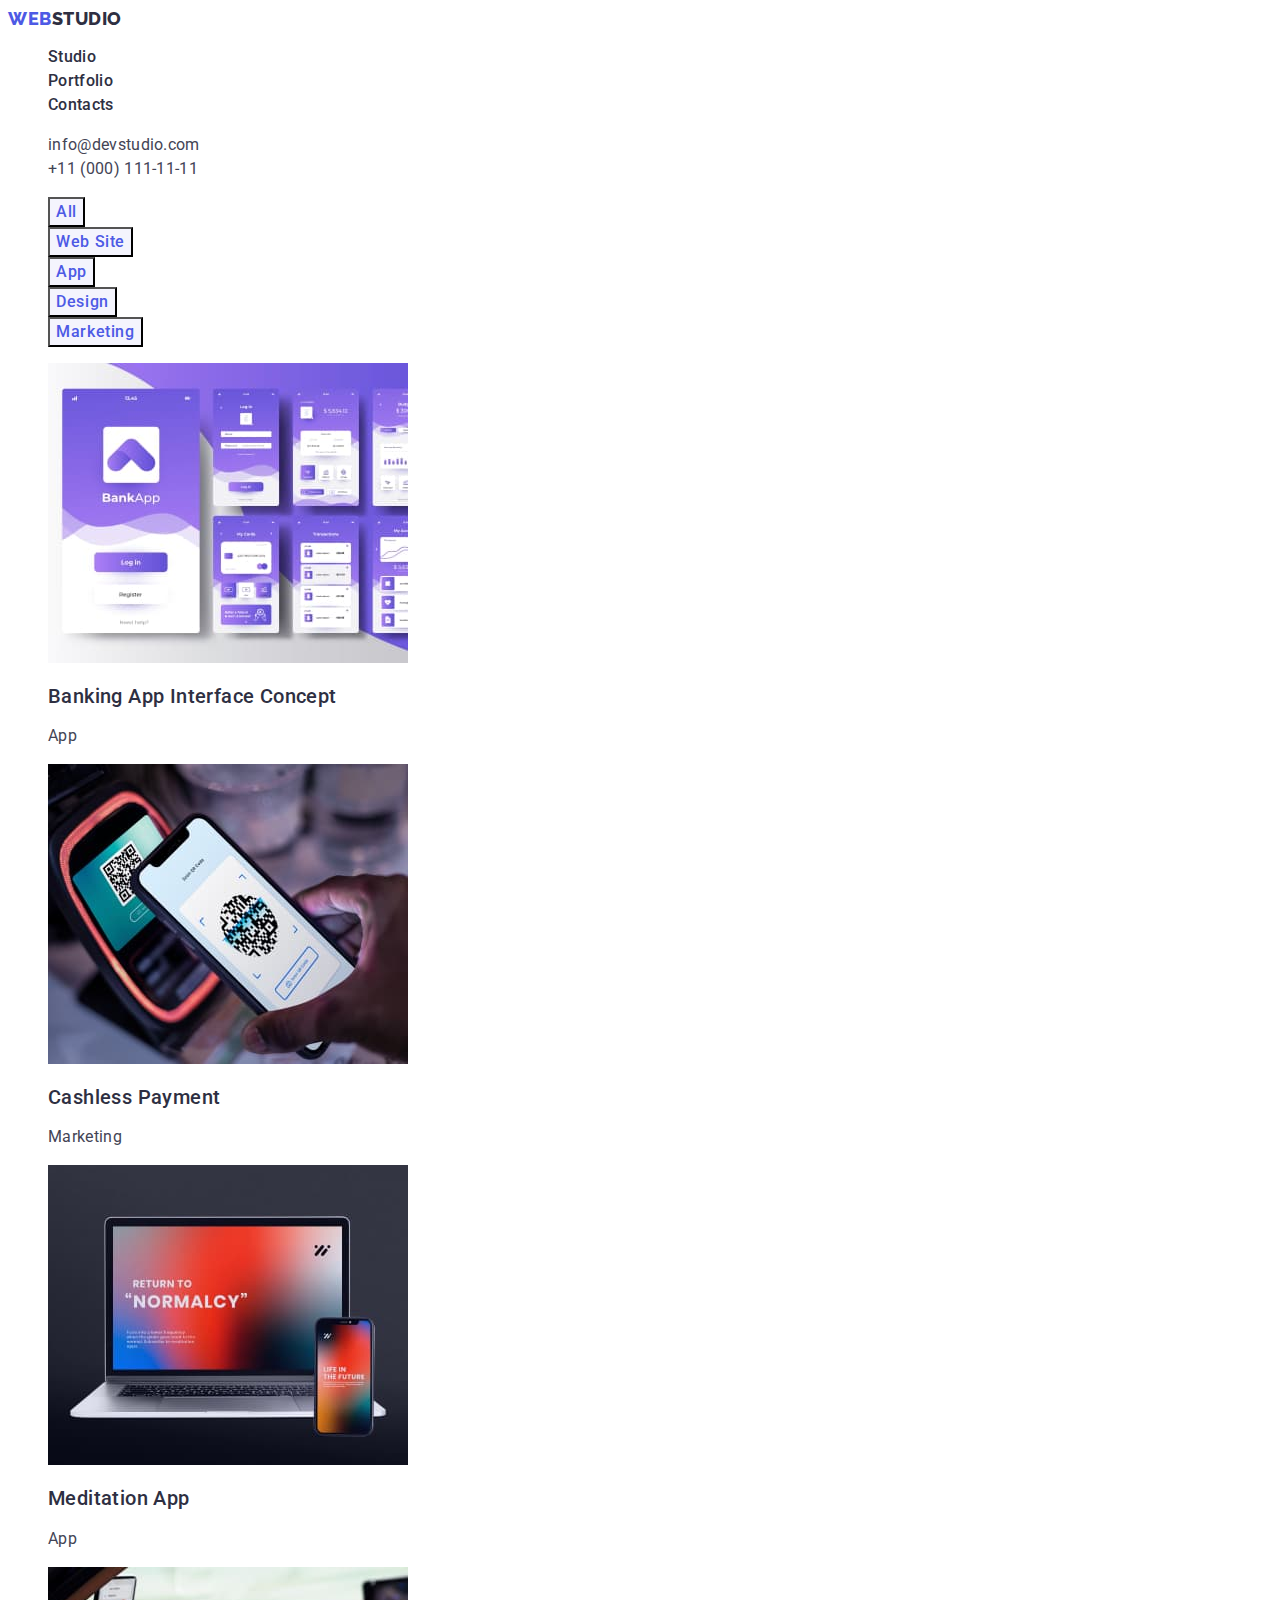
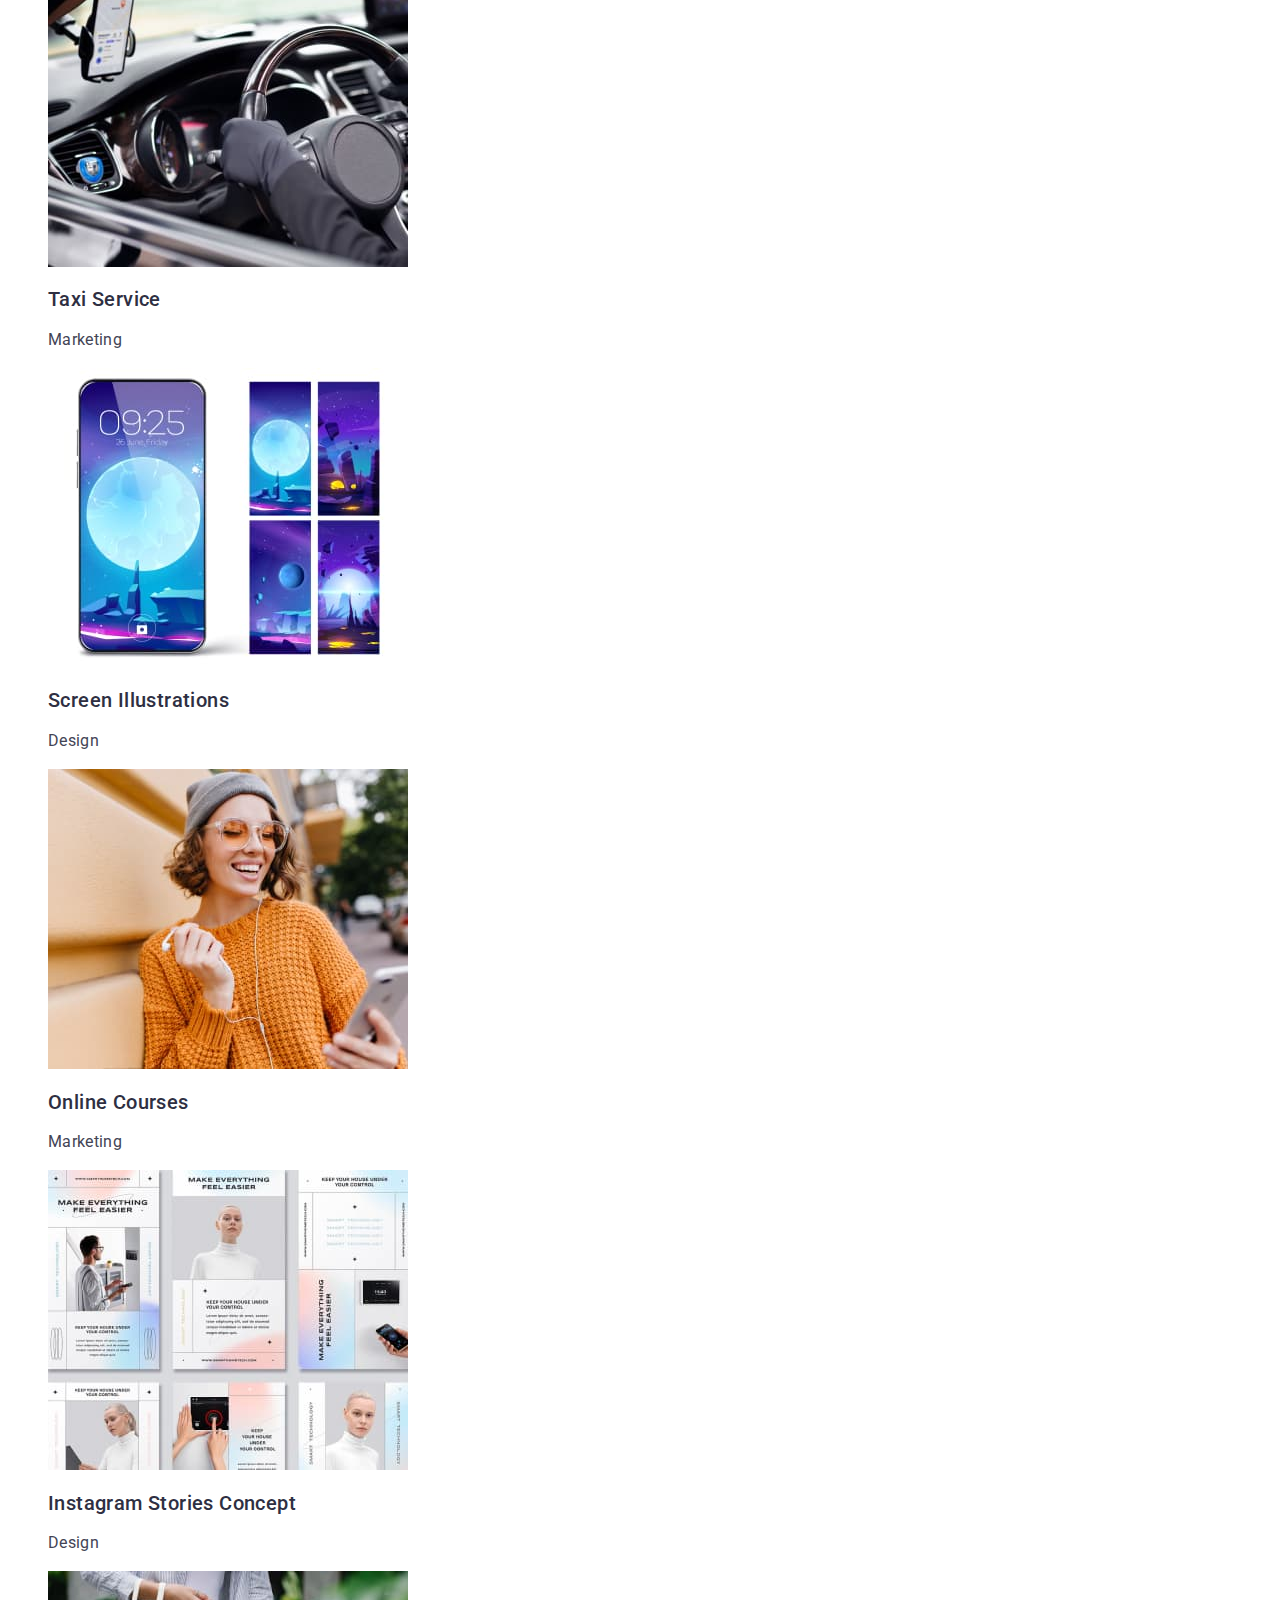
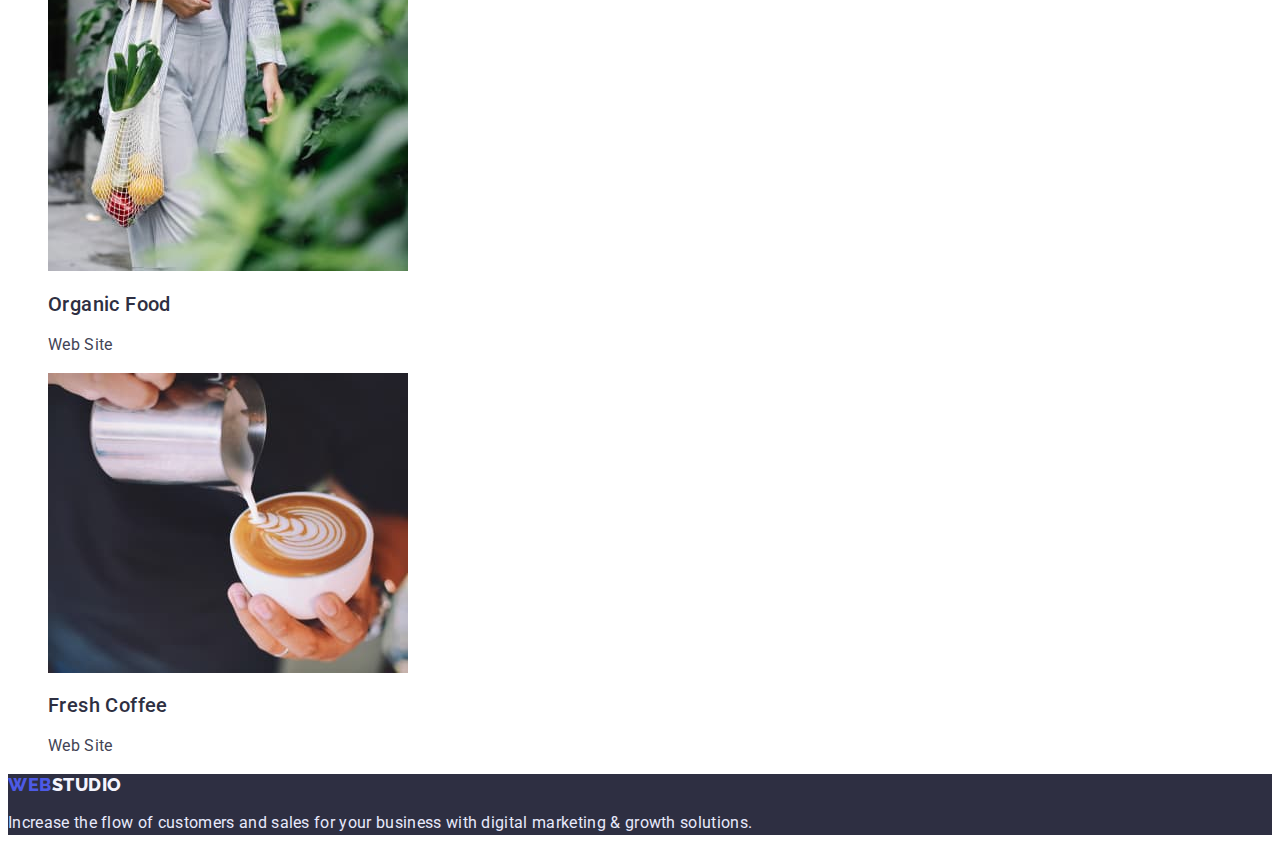
==== portfolio.html @ 77f9d0ae "Initial commit" ====
<!DOCTYPE html>
<html lang="en">
  <head>
    <meta charset="UTF-8" />
    <meta http-equiv="X-UA-Compatible" content="IE=edge" />
    <meta name="viewport" content="width=device-width, initial-scale=1.0" />
    <title>Portfolio</title>
    <link rel="stylesheet" href="./css/styles.css" />
    <link rel="preconnect" href="https://fonts.googleapis.com" />
    <link rel="preconnect" href="https://fonts.gstatic.com" crossorigin />
    <link
      href="https://fonts.googleapis.com/css2?family=Raleway:wght@800&family=Roboto:wght@400;500;700;900&display=swap"
      rel="stylesheet"
    />
  </head>
  <body>
    <!-- Top line -->
    <header>
      <nav>
        <a href="./index.html" class="logo link"
          >Web<span class="decoration-color">Studio</span></a
        >
        <ul class="site-nav list">
          <li><a href="./index.html" class="link">Studio</a></li>
          <li>
            <a href="./portfolio.html" class="link">Portfolio</a>
          </li>
          <li><a href="" class="link">Contacts</a></li>
        </ul>
      </nav>
      <address class="contact">
        <ul class="contact-items list">
          <li>
            <a href="mailto:info@devstudio.com" class="contact-list link"
              >info@devstudio.com</a
            >
          </li>
          <li>
            <a href="tel:+110001111111" class="contact-list link"
              >+11 (000) 111-11-11</a
            >
          </li>
        </ul>
      </address>
    </header>
    <!-- Filters -->
    <main>
      <section>
        <h1 hidden>Main content</h1>
        <ul class="list">
          <li><button type="button" class="button-portfolio">All</button></li>
          <li>
            <button type="button" class="button-portfolio">Web Site</button>
          </li>
          <li><button type="button" class="button-portfolio">App</button></li>
          <li>
            <button type="button" class="button-portfolio">Design</button>
          </li>
          <li>
            <button type="button" class="button-portfolio">Marketing</button>
          </li>
        </ul>
        <ul class="list">
          <!-- Row 1 -->
          <li>
            <a href="" class="link">
              <img
                src="./images/img4.jpg"
                alt="Banking App Interface Concept"
                width="360"
              />
              <h2 class="description-title">Banking App Interface Concept</h2>
              <p class="text">App</p>
            </a>
          </li>
          <li>
            <a href="" class="link">
              <img src="./images/img5.jpg" alt="Cashless Payment" width="360" />
              <h2 class="description-title">Cashless Payment</h2>
              <p class="text">Marketing</p>
            </a>
          </li>
          <li>
            <a href="" class="link">
              <img src="./images/img6.jpg" alt="Meditaion App" width="360" />
              <h2 class="description-title">Meditation App</h2>
              <p class="text">App</p>
            </a>
          </li>
          <!-- Row 2 -->
          <li>
            <a href="" class="link">
              <img src="./images/img7.jpg" alt="Taxi Service" width="360" />
              <h2 class="description-title">Taxi Service</h2>
              <p class="text">Marketing</p>
            </a>
          </li>
          <li>
            <a href="" class="link">
              <img
                src="./images/img8.jpg"
                alt="Screen Illustrations"
                width="360"
              />
              <h2 class="description-title">Screen Illustrations</h2>
              <p class="text">Design</p>
            </a>
          </li>
          <li>
            <a href="" class="link">
              <img src="./images/img9.jpg" alt="Online Courses" width="360" />
              <h2 class="description-title">Online Courses</h2>
              <p class="text">Marketing</p>
            </a>
          </li>
          <!-- Row 3 -->
          <li>
            <a href="" class="link">
              <img
                src="./images/img10.jpg"
                alt="Instagram Stories Concept"
                width="360"
              />
              <h2 class="description-title">Instagram Stories Concept</h2>
              <p class="text">Design</p>
            </a>
          </li>
          <li>
            <a href="" class="link">
              <img src="./images/img11.jpg" alt="Organic Food" width="360" />
              <h2 class="description-title">Organic Food</h2>
              <p class="text">Web Site</p>
            </a>
          </li>
          <li>
            <a href="" class="link">
              <img src="./images/img12.jpg" alt="Fresh Coffee" width="360" />
              <h2 class="description-title">Fresh Coffee</h2>
              <p class="text">Web Site</p>
            </a>
          </li>
        </ul>
      </section>
    </main>

    <!-- Footer -->
    <footer class="footer">
      <a href="./index.html" class="logo link"
        >Web<span class="decoration-color-footer">Studio</span></a
      >
      <p class="footer-text">
        Increase the flow of customers and sales for your business with digital
        marketing & growth solutions.
      </p>
    </footer>
  </body>
</html>
---- css/styles.css ----
:root {
  --primery-text-color: #434455;
  --title-text-color: #2e2f42;
  --main-beckground-color: #e5e5e5;
  --dark-beckground-color: #2e2f42;
  --primery-brand: #4d5ae5;
  --accent: #e7e9fc;
  --white: #ffffff;
  --light: #f4f4fd;
  --pressed: #404bbf;
}

body {
  background-color: var(--white);
  color: var(--primery-text-color);
  font-family: "Roboto", sans-serif;
  font-size: 16px;
}

.list {
  list-style: none;
}

.link {
  text-decoration: none;
}

.text {
  color: var(--primery-text-color);
  line-height: 1.5;
  letter-spacing: 0.02em;
}

/* header */
.logo {
  font-family: "Raleway", sans-serif;
  font-style: normal;
  font-weight: 800;
  font-size: 18px;
  line-height: 1.17;
  letter-spacing: 0.03em;
  text-transform: uppercase;
  color: var(--primery-brand);
}

.decoration-color {
  color: var(--title-text-color);
}

.site-nav {
  font-weight: 500;
  line-height: 1.5;
  letter-spacing: 0.02em;
}

.site-nav .link {
  color: var(--title-text-color);
}

.site-nav .link:hover,
.site-nav .link:focus {
  color: var(--pressed);
}

.contact {
  font-style: normal;
}

.contact-list {
  color: var(--primery-text-color);
  line-height: 1.5;
  letter-spacing: 0.02em;
}

.contact-items .link:hover,
.contact-items .link:focus {
  color: var(--pressed);
}

/* hero image */
.hero-image {
  background-color: var(--dark-beckground-color);
  color: var(--white);
  text-align: center;
}

.hero-text {
  font-size: 56px;
  line-height: 1.07;
  text-align: center;
  letter-spacing: 0.02em;
}

/* button */
.button {
  color: var(--white);
  background-color: var(--primery-brand);
  font-family: "Roboto", sans-serif;
  font-weight: 500;
  font-size: 16px;
  line-height: 1.5;
  letter-spacing: 0.04em;
  cursor: pointer;
}

.button:hover,
.button:focus {
  background-color: var(--pressed);
  color: var(--white);
}

.button-portfolio {
  color: var(--primery-brand);
  background-color: var(--light);
  font-family: "Roboto", sans-serif;
  font-weight: 500;
  font-size: 16px;
  line-height: 1.5;
  letter-spacing: 0.04em;
  cursor: pointer;
}

.button-portfolio:hover,
.button-portfolio:focus {
  background-color: var(--pressed);
  color: var(--white);
}

/* .button.primery {
  color: var(--white);
  background-color: var(--pressed);
}

.button.secondary {
  color: var(--primery-brand);
  background-color: var(--light);
} */

/* section 1 */
.description-title {
  font-weight: 500;
  color: var(--title-text-color);
  font-size: 20px;
  line-height: 1.2;
  letter-spacing: 0.02em;
}

/* section 2 */
.section-title {
  font-size: 36px;
  line-height: 1.11;
  text-align: center;
  letter-spacing: 0.02em;
  text-transform: capitalize;
  color: var(--title-text-color);
}

/* section 3 */
.our-team-section {
  background-color: var(--light);
}

.team-list-item {
  background-color: var(--white);
}

/* footer */
.footer {
  background-color: var(--dark-beckground-color);
  color: var(--accent);
}

.decoration-color-footer {
  color: #f4f4fd;
}

.footer-text {
  line-height: 1.5;
  letter-spacing: 0.02em;
}
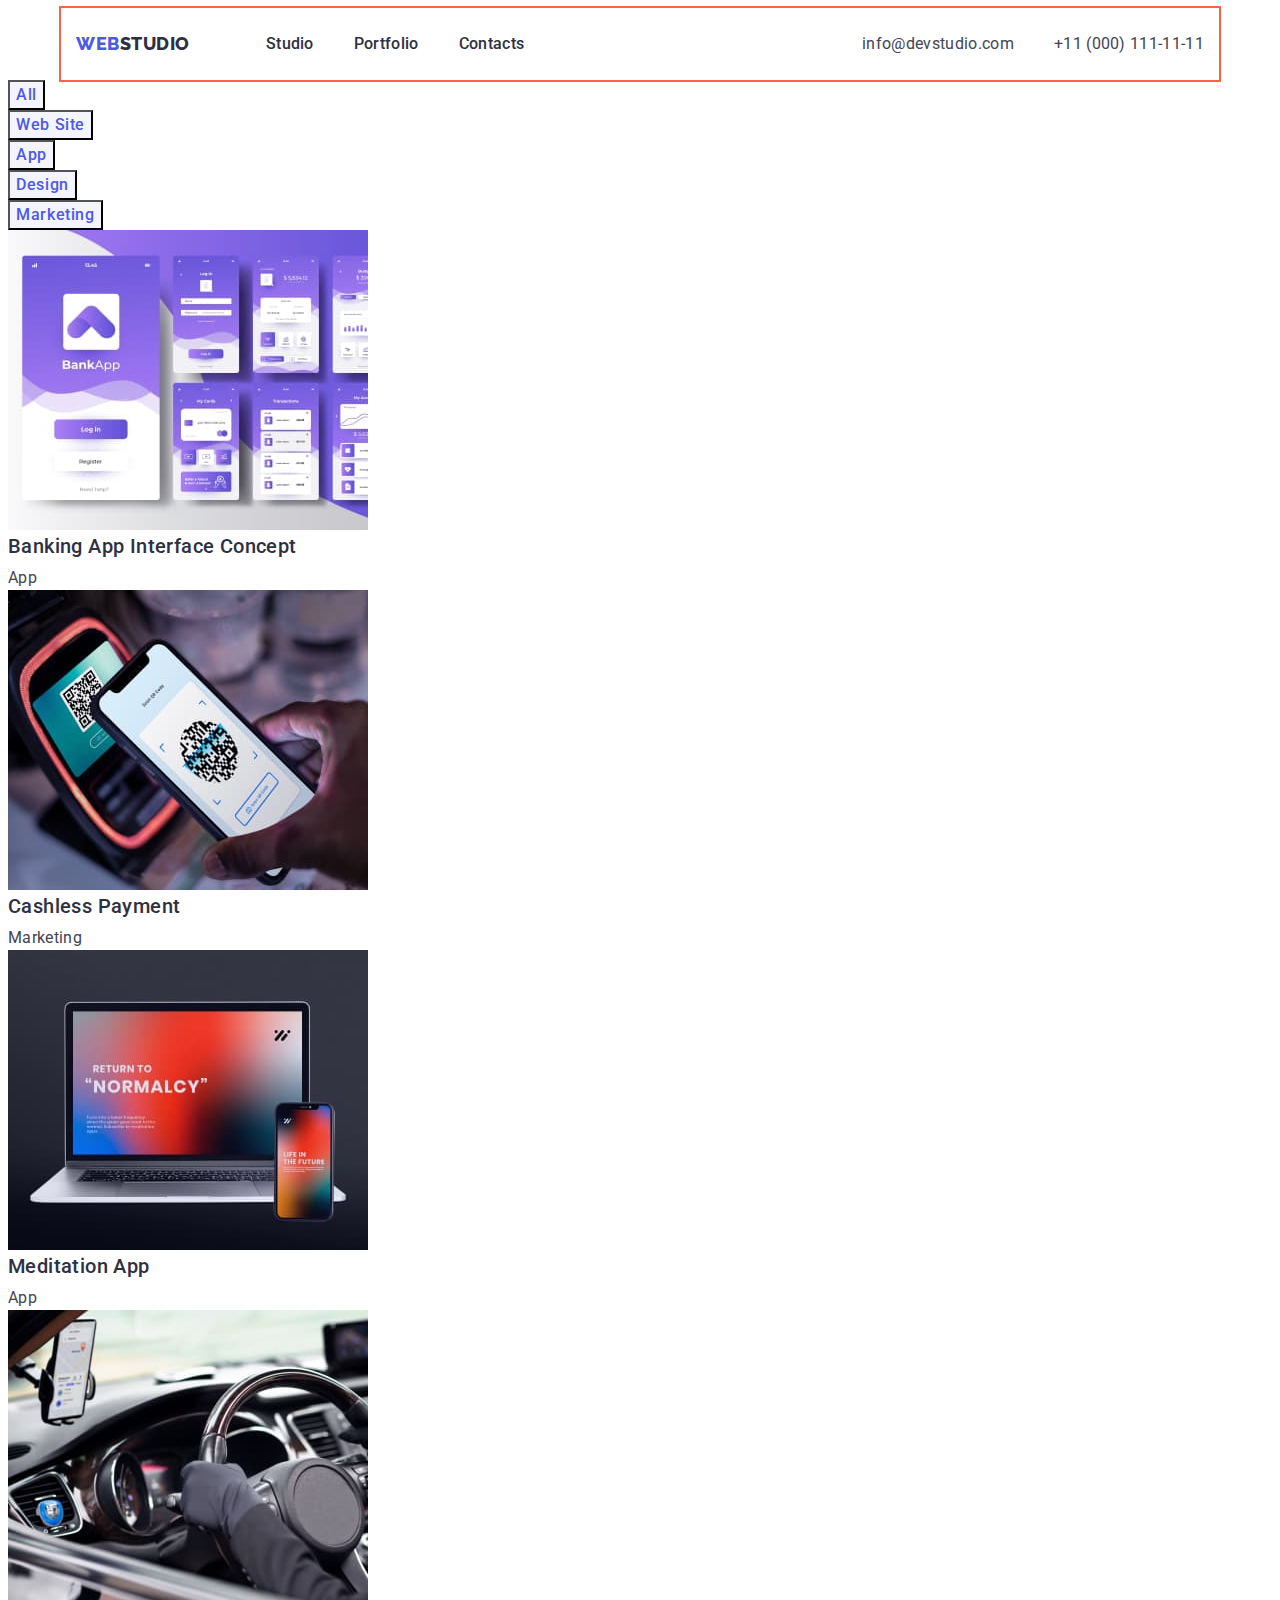
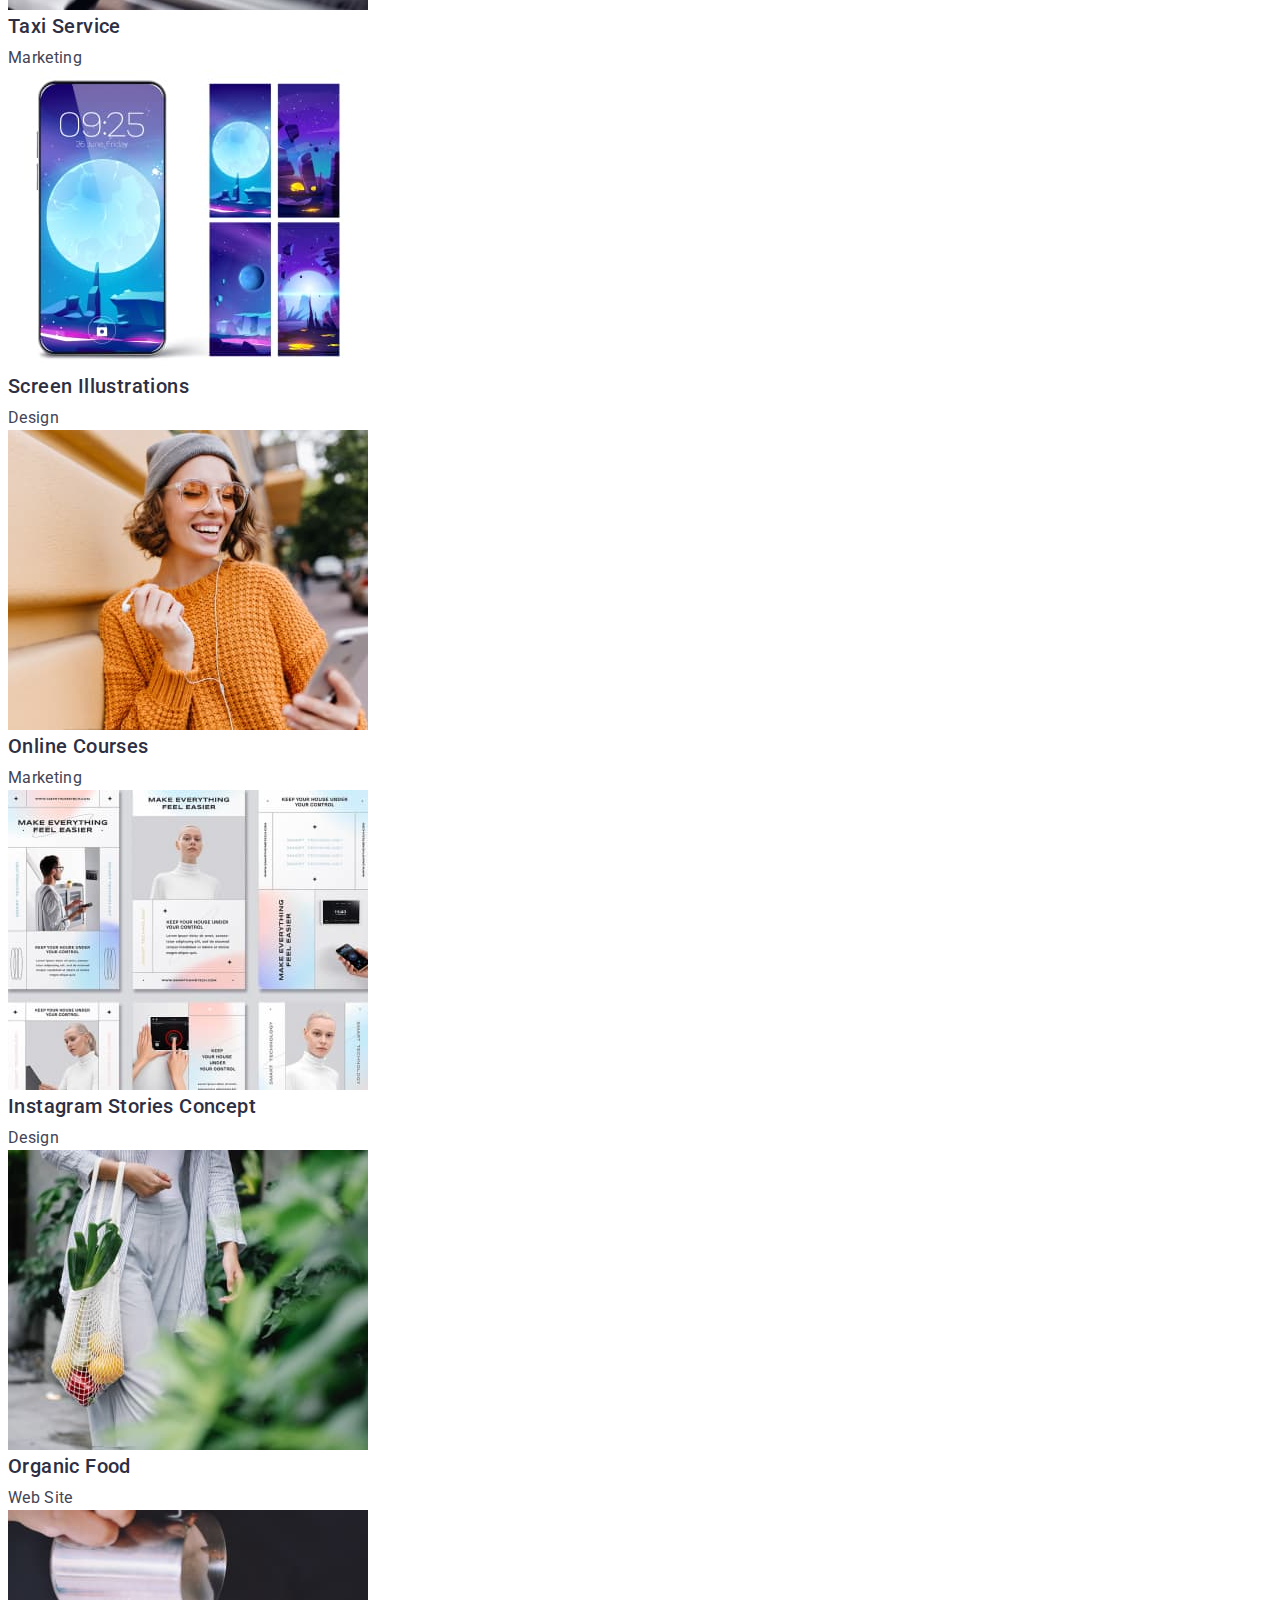
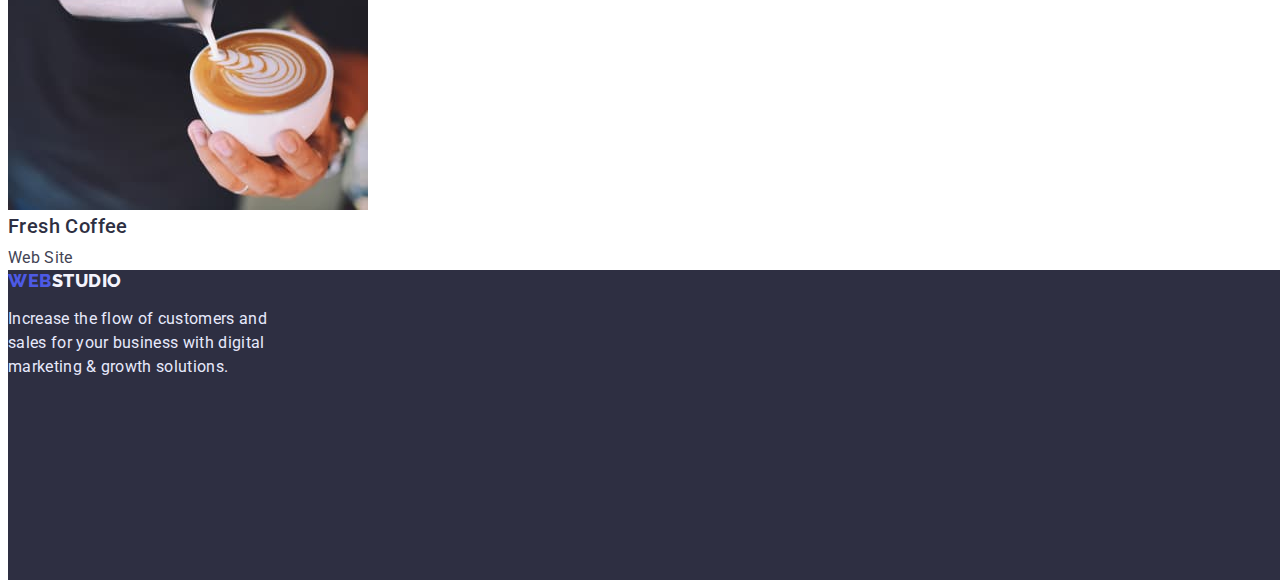
==== commit 085a02e6: "Update webstudio css" ====
--- a/portfolio.html
+++ b/portfolio.html
@@ -4,44 +4,60 @@
     <meta charset="UTF-8" />
     <meta http-equiv="X-UA-Compatible" content="IE=edge" />
     <meta name="viewport" content="width=device-width, initial-scale=1.0" />
-    <title>Portfolio</title>
-    <link rel="stylesheet" href="./css/styles.css" />
+    <title>WebStudio</title>
     <link rel="preconnect" href="https://fonts.googleapis.com" />
     <link rel="preconnect" href="https://fonts.gstatic.com" crossorigin />
     <link
       href="https://fonts.googleapis.com/css2?family=Raleway:wght@800&family=Roboto:wght@400;500;700;900&display=swap"
       rel="stylesheet"
     />
+    <link
+      rel="stylesheet"
+      href="https://cdnjs.cloudflare.com/ajax/libs/modern-normalize/1.1.0/modern-normalize.min.css"
+      integrity="sha512-wpPYUAdjBVSE4KJnH1VR1HeZfpl1ub8YT/NKx4PuQ5NmX2tKuGu6U/JRp5y+Y8XG2tV+wKQpNHVUX03MfMFn9Q=="
+      crossorigin="anonymous"
+      referrerpolicy="no-referrer"
+    />
+    <link rel="stylesheet" href="./css/styles.css" />
   </head>
   <body>
     <!-- Top line -->
     <header>
-      <nav>
-        <a href="./index.html" class="logo link"
-          >Web<span class="decoration-color">Studio</span></a
-        >
-        <ul class="site-nav list">
-          <li><a href="./index.html" class="link">Studio</a></li>
-          <li>
-            <a href="./portfolio.html" class="link">Portfolio</a>
-          </li>
-          <li><a href="" class="link">Contacts</a></li>
-        </ul>
-      </nav>
-      <address class="contact">
-        <ul class="contact-items list">
-          <li>
-            <a href="mailto:info@devstudio.com" class="contact-list link"
-              >info@devstudio.com</a
+      <div class="container">
+        <div class="nav-box">
+          <nav class="navigation">
+            <a href="./index.html" class="logo link"
+              >Web<span class="decoration-color">Studio</span></a
             >
-          </li>
-          <li>
-            <a href="tel:+110001111111" class="contact-list link"
-              >+11 (000) 111-11-11</a
-            >
-          </li>
-        </ul>
-      </address>
+            <ul class="site-nav list">
+              <li class="site-nav-item">
+                <a href="./index.html" class="link">Studio</a>
+              </li>
+              <li class="site-nav-item">
+                <a href="./portfolio.html" class="link">Portfolio</a>
+              </li>
+              <li class="site-nav-item">
+                <a href="" class="link">Contacts</a>
+              </li>
+            </ul>
+          </nav>
+
+          <address class="contact">
+            <ul class="contact-list list">
+              <li class="contact-item">
+                <a href="mailto:info@devstudio.com" class="contact-list link"
+                  >info@devstudio.com</a
+                >
+              </li>
+              <li class="contact-item">
+                <a href="tel:+110001111111" class="contact-list link"
+                  >+11 (000) 111-11-11</a
+                >
+              </li>
+            </ul>
+          </address>
+        </div>
+      </div>
     </header>
     <!-- Filters -->
     <main>
--- a/css/styles.css
+++ b/css/styles.css
@@ -10,6 +10,15 @@
   --pressed: #404bbf;
 }
 
+html {
+  box-sizing: border-box;
+}
+*,
+*::before,
+*::after {
+  box-sizing: border-box;
+}
+
 body {
   background-color: var(--white);
   color: var(--primery-text-color);
@@ -17,6 +26,16 @@
   font-size: 16px;
 }
 
+h1,
+h2,
+h3,
+h4,
+p,
+ul {
+  margin: 0;
+  padding: 0;
+}
+
 .list {
   list-style: none;
 }
@@ -32,6 +51,19 @@
 }
 
 /* header */
+.container {
+  width: 1158px;
+  margin-left: auto;
+  margin-right: auto;
+  padding: 0 15px;
+
+  outline: 2px solid tomato;
+}
+
+.nav-box {
+  display: flex;
+}
+
 .logo {
   font-family: "Raleway", sans-serif;
   font-style: normal;
@@ -43,17 +75,41 @@
   color: var(--primery-brand);
 }
 
+.navigation {
+  display: flex;
+  align-items: center;
+}
+
 .decoration-color {
   color: var(--title-text-color);
 }
 
 .site-nav {
+  display: flex;
+  margin-left: 76px;
+
   font-weight: 500;
   line-height: 1.5;
   letter-spacing: 0.02em;
 }
 
+/* .site-nav .site-nav-item {
+  margin-right: 40px;
+} */
+
+/* .site-nav .site-nav-item:not(:last-child) {
+  margin-right: 40px;
+} */
+
+.site-nav .site-nav-item + .site-nav-item {
+  margin-left: 40px;
+}
+
 .site-nav .link {
+  display: block;
+  padding-top: 24px;
+  padding-bottom: 24px;
+
   color: var(--title-text-color);
 }
 
@@ -63,28 +119,51 @@
 }
 
 .contact {
+  margin-left: auto;
+
   font-style: normal;
 }
 
 .contact-list {
+  display: flex;
+
   color: var(--primery-text-color);
   line-height: 1.5;
   letter-spacing: 0.02em;
 }
 
-.contact-items .link:hover,
-.contact-items .link:focus {
+.contact-list .contact-item + .contact-item {
+  margin-left: 40px;
+}
+
+.contact-list .link {
+  display: block;
+  padding-top: 24px;
+  padding-bottom: 24px;
+}
+
+.contact-list .link:hover,
+.contact-list .link:focus {
   color: var(--pressed);
 }
 
 /* hero image */
 .hero-image {
+  width: 1440px;
+  height: 600px;
+  margin-right: auto;
+  margin-left: auto;
+
   background-color: var(--dark-beckground-color);
   color: var(--white);
   text-align: center;
 }
 
 .hero-text {
+  padding-right: 472px;
+  padding-left: 472px;
+  padding-top: 188px;
+
   font-size: 56px;
   line-height: 1.07;
   text-align: center;
@@ -93,6 +172,11 @@
 
 /* button */
 .button {
+  border-radius: 4px;
+  padding: 16px 32px;
+  margin-top: 48px;
+  min-width: 169px;
+
   color: var(--white);
   background-color: var(--primery-brand);
   font-family: "Roboto", sans-serif;
@@ -137,7 +221,27 @@
 } */
 
 /* section 1 */
+
+.features-list {
+  display: flex;
+  justify-content: space-between;
+  margin-top: 120px;
+}
+
+.features-list > .features-item {
+  flex-basis: calc((100% - 72px) / 4);
+}
+/* .features-list > .features-item + .features-item {
+  margin-left: 24px;
+  /* flex-basis: calc(100% / 4 -24px); */
+
+.features-item {
+  outline: 2px solid teal;
+}
+
 .description-title {
+  margin-bottom: 8px;
+
   font-weight: 500;
   color: var(--title-text-color);
   font-size: 20px;
@@ -155,26 +259,77 @@
   color: var(--title-text-color);
 }
 
+.job {
+  margin-top: 120px;
+}
+
+.our-job-list {
+  display: flex;
+  margin-top: 72px;
+  justify-content: space-between;
+}
+
+.our-job-list > .our-job-item {
+  flex-basis: calc((100% - 48px) / 3);
+  /* flex-basis: calc(100% / 3 -24px); */
+}
+
 /* section 3 */
 .our-team-section {
+  width: 1440px;
+  margin-right: auto;
+  margin-left: auto;
+
   background-color: var(--light);
 }
 
+.team {
+  margin-top: 120px;
+  padding-top: 120px;
+}
+
+.team-list {
+  display: flex;
+  justify-content: space-between;
+  margin-top: 72px;
+  padding-bottom: 120px;
+}
+
 .team-list-item {
+  text-align: center;
+  margin-top: 8px;
+
   background-color: var(--white);
+}
+
+.team-item {
+  margin-top: 32px;
 }
 
 /* footer */
 .footer {
+  width: 1440px;
+  height: 310px;
+  margin-right: auto;
+  margin-left: auto;
+
   background-color: var(--dark-beckground-color);
   color: var(--accent);
 }
 
 .decoration-color-footer {
-  color: #f4f4fd;
+  color: var(--light);
+}
+
+.footer-logo {
+  display: block;
+  padding-top: 100px;
 }
 
 .footer-text {
-  line-height: 1.5;
-  letter-spacing: 0.02em;
-}
+  margin-top: 16px;
+  width: 264px;
+
+  line-height: 1.5;
+  letter-spacing: 0.02em;
+}
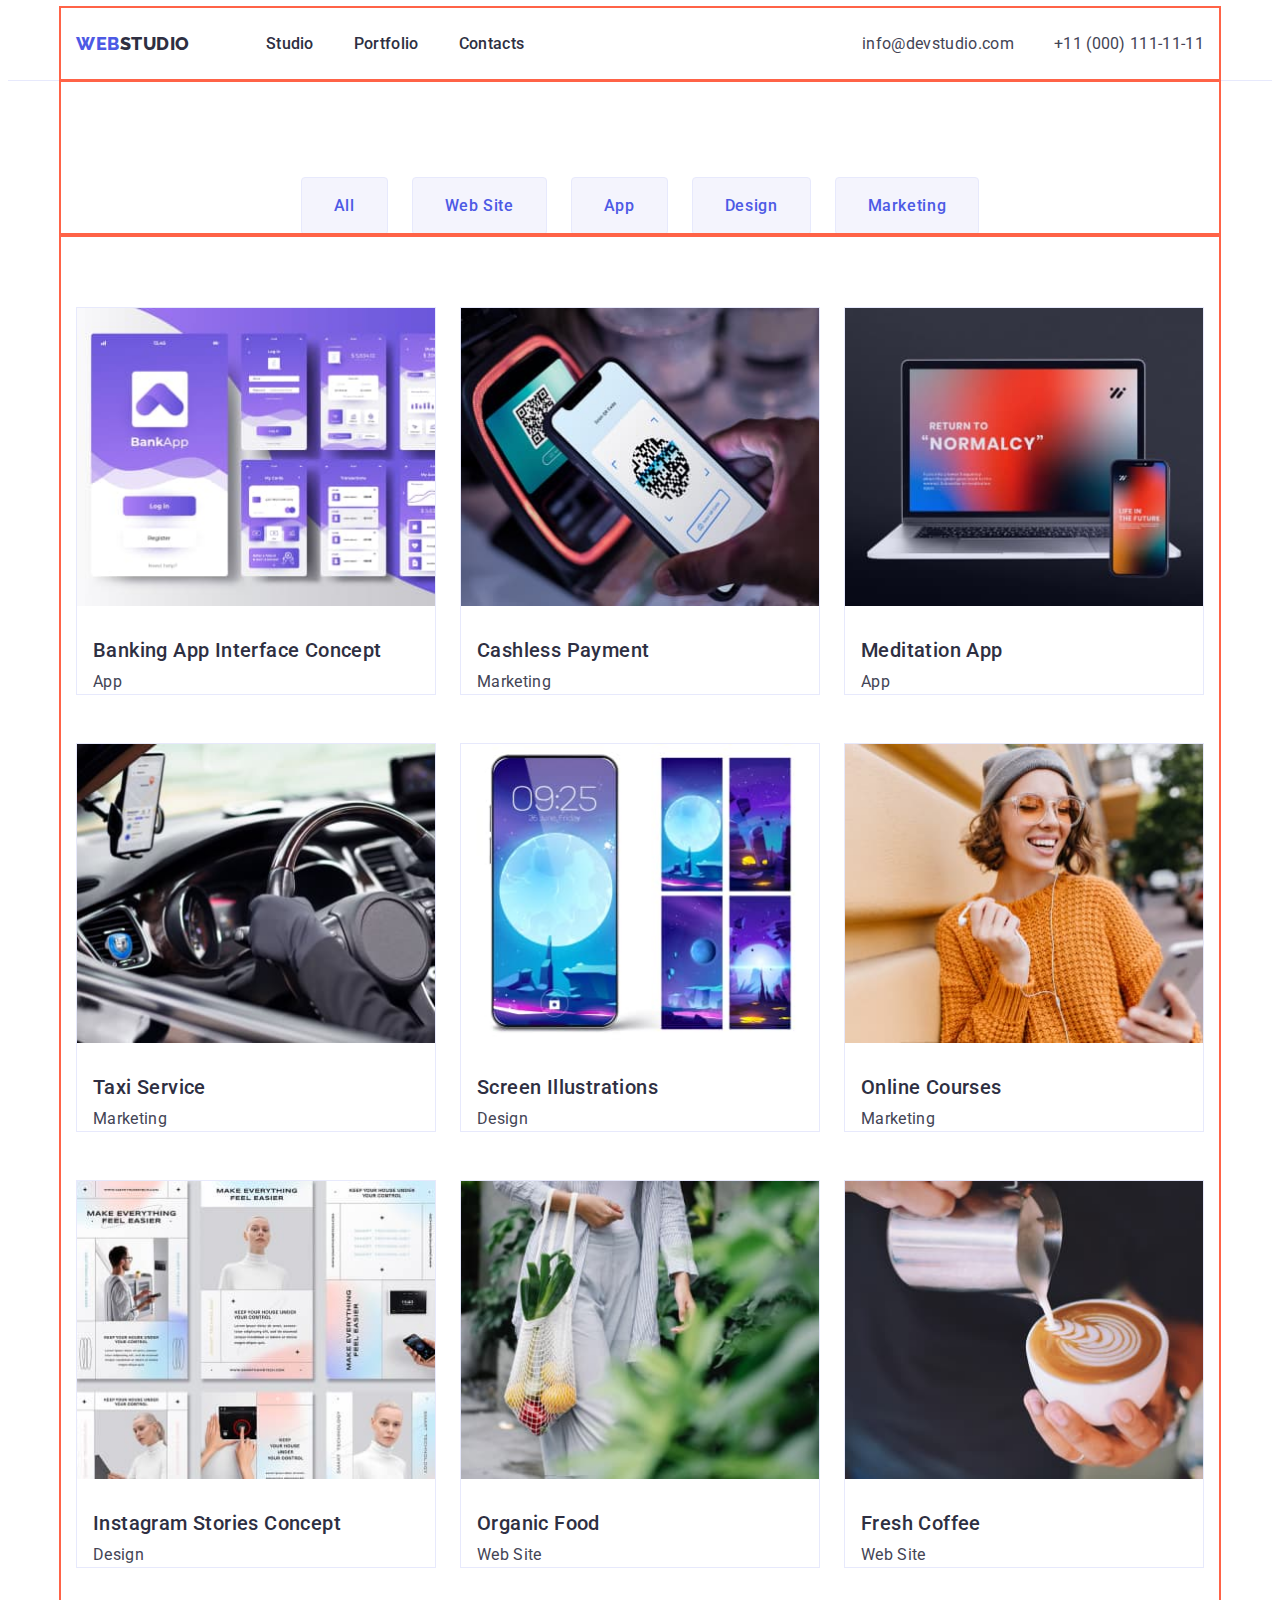
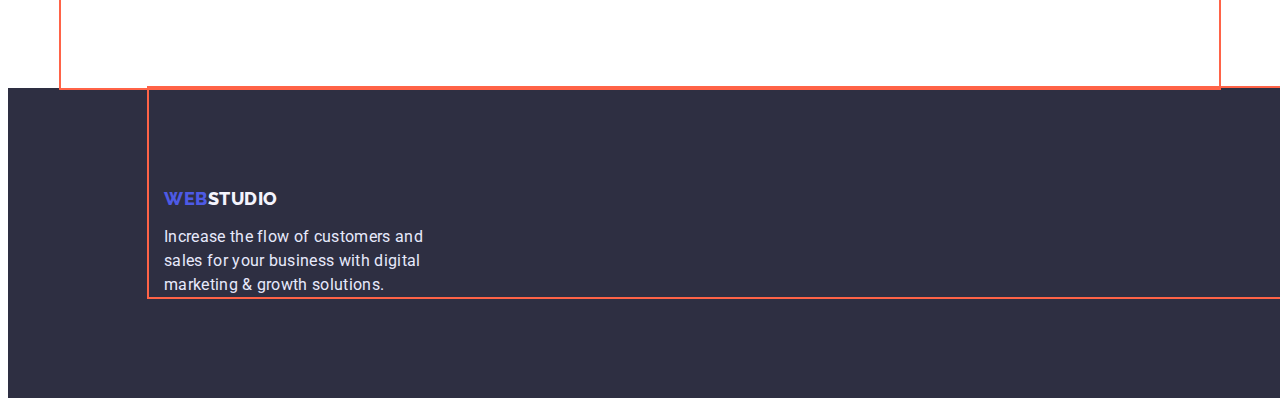
==== commit 66b718d2: "Update portfolio css" ====
--- a/portfolio.html
+++ b/portfolio.html
@@ -22,7 +22,7 @@
   </head>
   <body>
     <!-- Top line -->
-    <header>
+    <header class="top-line">
       <div class="container">
         <div class="nav-box">
           <nav class="navigation">
@@ -62,112 +62,239 @@
     <!-- Filters -->
     <main>
       <section>
-        <h1 hidden>Main content</h1>
-        <ul class="list">
-          <li><button type="button" class="button-portfolio">All</button></li>
-          <li>
-            <button type="button" class="button-portfolio">Web Site</button>
-          </li>
-          <li><button type="button" class="button-portfolio">App</button></li>
-          <li>
-            <button type="button" class="button-portfolio">Design</button>
-          </li>
-          <li>
-            <button type="button" class="button-portfolio">Marketing</button>
-          </li>
-        </ul>
-        <ul class="list">
-          <!-- Row 1 -->
-          <li>
-            <a href="" class="link">
-              <img
-                src="./images/img4.jpg"
-                alt="Banking App Interface Concept"
-                width="360"
-              />
-              <h2 class="description-title">Banking App Interface Concept</h2>
-              <p class="text">App</p>
-            </a>
-          </li>
-          <li>
-            <a href="" class="link">
-              <img src="./images/img5.jpg" alt="Cashless Payment" width="360" />
-              <h2 class="description-title">Cashless Payment</h2>
-              <p class="text">Marketing</p>
-            </a>
-          </li>
-          <li>
-            <a href="" class="link">
-              <img src="./images/img6.jpg" alt="Meditaion App" width="360" />
-              <h2 class="description-title">Meditation App</h2>
-              <p class="text">App</p>
-            </a>
-          </li>
-          <!-- Row 2 -->
-          <li>
-            <a href="" class="link">
-              <img src="./images/img7.jpg" alt="Taxi Service" width="360" />
-              <h2 class="description-title">Taxi Service</h2>
-              <p class="text">Marketing</p>
-            </a>
-          </li>
-          <li>
-            <a href="" class="link">
-              <img
-                src="./images/img8.jpg"
-                alt="Screen Illustrations"
-                width="360"
-              />
-              <h2 class="description-title">Screen Illustrations</h2>
-              <p class="text">Design</p>
-            </a>
-          </li>
-          <li>
-            <a href="" class="link">
-              <img src="./images/img9.jpg" alt="Online Courses" width="360" />
-              <h2 class="description-title">Online Courses</h2>
-              <p class="text">Marketing</p>
-            </a>
-          </li>
-          <!-- Row 3 -->
-          <li>
-            <a href="" class="link">
-              <img
-                src="./images/img10.jpg"
-                alt="Instagram Stories Concept"
-                width="360"
-              />
-              <h2 class="description-title">Instagram Stories Concept</h2>
-              <p class="text">Design</p>
-            </a>
-          </li>
-          <li>
-            <a href="" class="link">
-              <img src="./images/img11.jpg" alt="Organic Food" width="360" />
-              <h2 class="description-title">Organic Food</h2>
-              <p class="text">Web Site</p>
-            </a>
-          </li>
-          <li>
-            <a href="" class="link">
-              <img src="./images/img12.jpg" alt="Fresh Coffee" width="360" />
-              <h2 class="description-title">Fresh Coffee</h2>
-              <p class="text">Web Site</p>
-            </a>
-          </li>
-        </ul>
+        <div class="container">
+          <h1 hidden>Main content</h1>
+          <ul class="portfolio-nav list">
+            <li class="portfolio-nav-item">
+              <button type="button" class="button-portfolio">All</button>
+            </li>
+            <li class="portfolio-nav-item">
+              <button type="button" class="button-portfolio">Web Site</button>
+            </li>
+            <li class="portfolio-nav-item">
+              <button type="button" class="button-portfolio">App</button>
+            </li>
+            <li class="portfolio-nav-item">
+              <button type="button" class="button-portfolio">Design</button>
+            </li>
+            <li class="portfolio-nav-item">
+              <button type="button" class="button-portfolio">Marketing</button>
+            </li>
+          </ul>
+        </div>
+
+        <div class="container">
+          <ul class="portfolio-list list">
+            <!-- Row 1 -->
+            <li class="card-link portfolio-item">
+              <a href="" class="link">
+                <article class="card">
+                  <div class="card-thumb">
+                    <img
+                      src="./images/img4.jpg"
+                      alt="Banking App Interface Concept"
+                      width="360"
+                    />
+                  </div>
+                </article>
+                <div class="card-content">
+                  <h2 class="portfolio-card description-title">
+                    Banking App Interface Concept
+                  </h2>
+                  <p class="card-text text">App</p>
+                </div>
+              </a>
+            </li>
+
+            <li class="card-link portfolio-item">
+              <a href="" class="link">
+                <article class="card">
+                  <div class="card-thumb">
+                    <img
+                      src="./images/img5.jpg"
+                      alt="Cashless Payment"
+                      width="360"
+                    />
+                  </div>
+                </article>
+                <div class="card-content">
+                  <h2 class="portfolio-card description-title">
+                    Cashless Payment
+                  </h2>
+                  <p class="card-text text">Marketing</p>
+                </div>
+              </a>
+            </li>
+
+            <li class="card-link portfolio-item">
+              <a href="" class="link">
+                <article class="card">
+                  <div class="card-thumb">
+                    <img
+                      src="./images/img6.jpg"
+                      alt="Meditaion App"
+                      width="360"
+                    />
+                  </div>
+                </article>
+                <div class="card-content">
+                  <h2 class="portfolio-card description-title">
+                    Meditation App
+                  </h2>
+                  <p class="card-text text">App</p>
+                </div>
+              </a>
+            </li>
+
+            <!-- Row 2 -->
+            <li class="card-link portfolio-item">
+              <a href="" class="link">
+                <article class="card">
+                  <div class="card-thumb">
+                    <img
+                      src="./images/img7.jpg"
+                      alt="Taxi Service"
+                      width="360"
+                    />
+                  </div>
+                </article>
+                <div class="card-content">
+                  <h2 class="portfolio-card description-title">Taxi Service</h2>
+                  <p class="card-text text">Marketing</p>
+                </div>
+              </a>
+            </li>
+
+            <li class="card-link portfolio-item">
+              <a href="" class="link">
+                <article class="card">
+                  <div class="card-thumb">
+                    <img
+                      src="./images/img8.jpg"
+                      alt="Screen Illustrations"
+                      width="360"
+                    />
+                  </div>
+                </article>
+                <div class="card-content">
+                  <h2 class="portfolio-card description-title">
+                    Screen Illustrations
+                  </h2>
+                  <p class="card-text text">Design</p>
+                </div>
+              </a>
+            </li>
+
+            <li class="card-link portfolio-item">
+              <a href="" class="link">
+                <article class="card">
+                  <div class="card-thumb">
+                    <img
+                      src="./images/img9.jpg"
+                      alt="Online Courses"
+                      width="360"
+                    />
+                  </div>
+                </article>
+                <div class="card-content">
+                  <h2 class="portfolio-card description-title">
+                    Online Courses
+                  </h2>
+                  <p class="card-text text">Marketing</p>
+                </div>
+              </a>
+            </li>
+
+            <!-- Row 3 -->
+            <li class="card-link portfolio-item">
+              <a href="" class="link">
+                <article class="card">
+                  <div class="card-thumb">
+                    <img
+                      src="./images/img10.jpg"
+                      alt="Instagram Stories Concept"
+                      width="360"
+                    />
+                  </div>
+                </article>
+                <div class="card-content">
+                  <h2 class="portfolio-card description-title">
+                    Instagram Stories Concept
+                  </h2>
+                  <p class="card-text text">Design</p>
+                </div>
+              </a>
+            </li>
+
+            <li class="card-link portfolio-item">
+              <a href="" class="link">
+                <article class="card">
+                  <div class="card-thumb">
+                    <img
+                      src="./images/img11.jpg"
+                      alt="Organic Food"
+                      width="360"
+                    />
+                  </div>
+                </article>
+                <div class="card-content">
+                  <h2 class="portfolio-card description-title">Organic Food</h2>
+                  <p class="card-text text">Web Site</p>
+                </div>
+              </a>
+            </li>
+
+            <li class="card-link portfolio-item">
+              <a href="" class="link">
+                <article class="card">
+                  <div class="card-thumb">
+                    <img
+                      src="./images/img12.jpg"
+                      alt="Fresh Coffee"
+                      width="360"
+                    />
+                  </div>
+                </article>
+                <div class="card-content">
+                  <h2 class="portfolio-card description-title">Fresh Coffee</h2>
+                  <p class="card-text text">Web Site</p>
+                </div>
+              </a>
+            </li>
+          </ul>
+        </div>
       </section>
     </main>
 
     <!-- Footer -->
     <footer class="footer">
-      <a href="./index.html" class="logo link"
-        >Web<span class="decoration-color-footer">Studio</span></a
-      >
-      <p class="footer-text">
-        Increase the flow of customers and sales for your business with digital
-        marketing & growth solutions.
-      </p>
+      <div class="container">
+        <a href="./index.html" class="logo link footer-logo"
+          >Web<span class="decoration-color-footer">Studio</span></a
+        >
+        <p class="footer-text">
+          Increase the flow of customers and sales for your business with
+          digital marketing & growth solutions.
+        </p>
+      </div>
     </footer>
   </body>
 </html>
+
+<!--   <ul class="card-set">
+        <li class="item">
+          <article class="card">
+            <div class="card-thumb">
+              <img src="images/pexels-1.jpg" alt="" />
+            </div>
+
+            <div class="card-content">
+              <h2 class="card-heading">Pexels 1</h2>
+              <p class="card-text">
+                Lorem, ipsum dolor sit amet consectetur adipisicing elit. Et sed
+                placeat temporibus, culpa magnam illum in inventore voluptatem
+                laudantium optio.
+              </p>
+            </div>
+          </article>
+        </li> -->
--- a/css/styles.css
+++ b/css/styles.css
@@ -8,6 +8,8 @@
   --white: #ffffff;
   --light: #f4f4fd;
   --pressed: #404bbf;
+
+  --card-set-gap: 24px;
 }
 
 html {
@@ -51,6 +53,10 @@
 }
 
 /* header */
+.top-line {
+  border-bottom: 1px solid #e7e9fc;
+}
+
 .container {
   width: 1158px;
   margin-left: auto;
@@ -194,6 +200,11 @@
 }
 
 .button-portfolio {
+  border-radius: 4px;
+  padding: 16px 32px;
+  min-width: 69px;
+  border: 1px solid #e7e9fc;
+
   color: var(--primery-brand);
   background-color: var(--light);
   font-family: "Roboto", sans-serif;
@@ -210,6 +221,19 @@
   color: var(--white);
 }
 
+/* portfolio nav */
+.portfolio-nav {
+  margin-right: auto;
+  margin-left: auto;
+  display: flex;
+  padding-top: 96px;
+  justify-content: center;
+}
+
+.portfolio-nav > .portfolio-nav-item + .portfolio-nav-item {
+  margin-left: 24px;
+}
+
 /* .button.primery {
   color: var(--white);
   background-color: var(--pressed);
@@ -225,7 +249,7 @@
 .features-list {
   display: flex;
   justify-content: space-between;
-  margin-top: 120px;
+  padding-top: 120px;
 }
 
 .features-list > .features-item {
@@ -260,12 +284,13 @@
 }
 
 .job {
-  margin-top: 120px;
+  padding-top: 120px;
 }
 
 .our-job-list {
   display: flex;
   margin-top: 72px;
+  padding-bottom: 120px;
   justify-content: space-between;
 }
 
@@ -284,7 +309,6 @@
 }
 
 .team {
-  margin-top: 120px;
   padding-top: 120px;
 }
 
@@ -333,3 +357,75 @@
   line-height: 1.5;
   letter-spacing: 0.02em;
 }
+
+/* Portfolio */
+img {
+  display: block;
+  max-width: 100%;
+  height: auto;
+}
+
+.portfolio-list {
+  display: flex;
+  flex-wrap: wrap;
+  margin-left: calc(-1 * var(--card-set-gap));
+  margin-top: calc(* var(--card-set-gap));
+  padding-top: 24px;
+  padding-bottom: 120px;
+}
+
+.portfolio-list > .portfolio-item {
+  flex-basis: calc(100% / 3 - var(--card-set-gap));
+  margin-left: var(--card-set-gap);
+  margin-top: calc(2 * var(--card-set-gap));
+}
+
+.card-link {
+  border: 1px solid #e7e9fc;
+}
+
+.portfolio-card {
+  margin-top: 32px;
+}
+
+.card-content {
+  padding-left: 16px;
+}
+
+.card-text {
+  margin-top: 8px;
+}
+
+/*  
+.card-set {
+  padding: 0;
+  margin: 0;
+  list-style: none;
+
+  display: flex;
+  flex-wrap: wrap;
+  margin-left: calc(-1 * var(--card-set-gap));
+  margin-top: calc(-1 * var(--card-set-gap));
+}
+
+.card-set > .item {
+  flex-basis: calc(100% / 3 - var(--card-set-gap));
+  margin-left: var(--card-set-gap);
+  margin-top: var(--card-set-gap);
+}
+
+
+.card {
+  box-shadow: var(--card-shadow);
+  border-radius: 4px;
+  overflow: hidden;
+}
+
+.card-content {
+  padding: 15px;
+}
+
+.card-text {
+  margin-top: 10px;
+
+*/
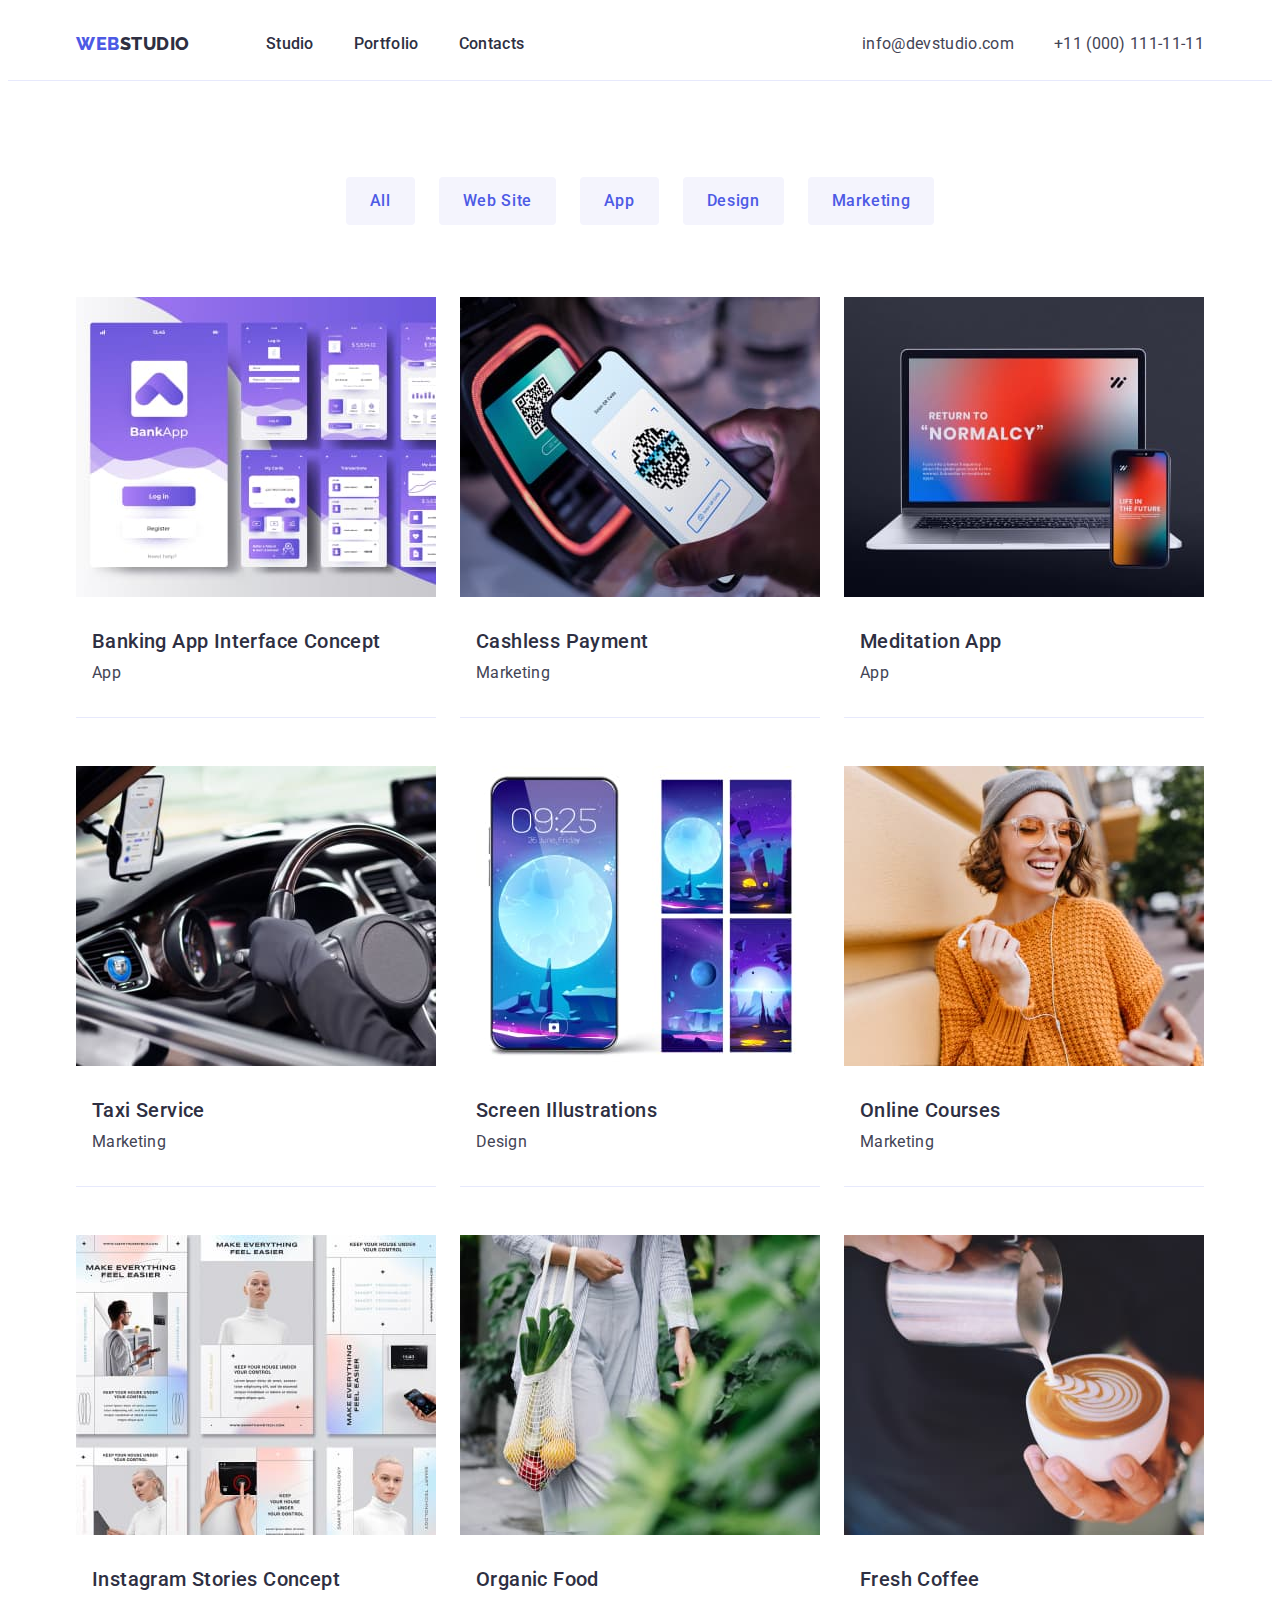
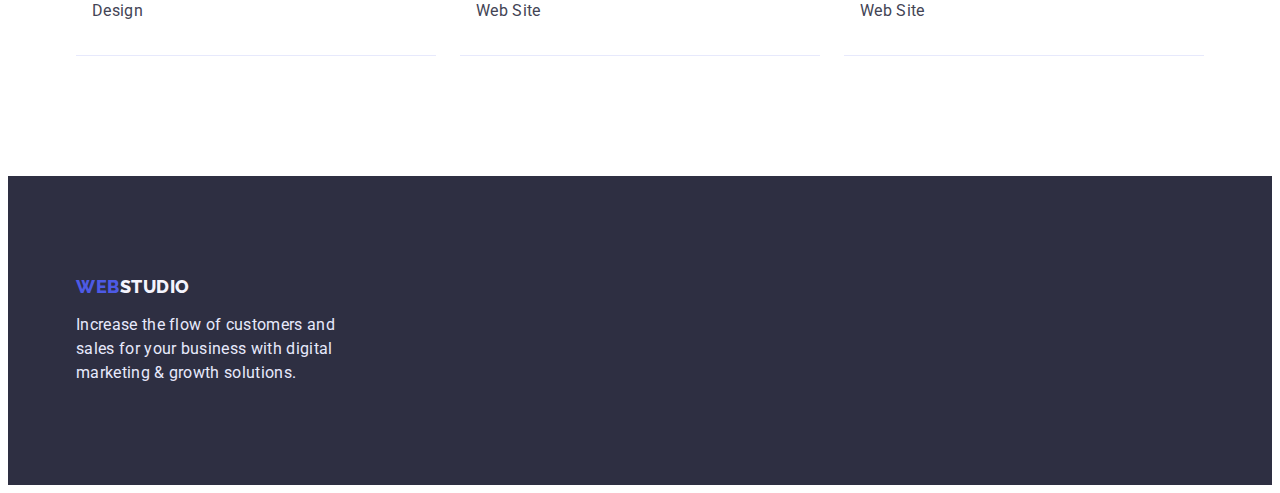
==== commit aa649dd3: "Corrected HW03" ====
--- a/portfolio.html
+++ b/portfolio.html
@@ -61,9 +61,9 @@
     </header>
     <!-- Filters -->
     <main>
-      <section>
+      <section class="portfolio-hero">
         <div class="container">
-          <h1 hidden>Main content</h1>
+          <h1 class="portfolio-main">Main content</h1>
           <ul class="portfolio-nav list">
             <li class="portfolio-nav-item">
               <button type="button" class="button-portfolio">All</button>
@@ -81,22 +81,19 @@
               <button type="button" class="button-portfolio">Marketing</button>
             </li>
           </ul>
-        </div>
-
-        <div class="container">
+
           <ul class="portfolio-list list">
             <!-- Row 1 -->
             <li class="card-link portfolio-item">
               <a href="" class="link">
-                <article class="card">
-                  <div class="card-thumb">
-                    <img
-                      src="./images/img4.jpg"
-                      alt="Banking App Interface Concept"
-                      width="360"
-                    />
-                  </div>
-                </article>
+                <div class="card">
+                  <img
+                    src="./images/img4.jpg"
+                    alt="Banking App Interface Concept"
+                    width="360"
+                  />
+                </div>
+
                 <div class="card-content">
                   <h2 class="portfolio-card description-title">
                     Banking App Interface Concept
@@ -108,15 +105,14 @@
 
             <li class="card-link portfolio-item">
               <a href="" class="link">
-                <article class="card">
-                  <div class="card-thumb">
-                    <img
-                      src="./images/img5.jpg"
-                      alt="Cashless Payment"
-                      width="360"
-                    />
-                  </div>
-                </article>
+                <div class="card">
+                  <img
+                    src="./images/img5.jpg"
+                    alt="Cashless Payment"
+                    width="360"
+                  />
+                </div>
+
                 <div class="card-content">
                   <h2 class="portfolio-card description-title">
                     Cashless Payment
@@ -128,15 +124,14 @@
 
             <li class="card-link portfolio-item">
               <a href="" class="link">
-                <article class="card">
-                  <div class="card-thumb">
-                    <img
-                      src="./images/img6.jpg"
-                      alt="Meditaion App"
-                      width="360"
-                    />
-                  </div>
-                </article>
+                <div class="card">
+                  <img
+                    src="./images/img6.jpg"
+                    alt="Meditaion App"
+                    width="360"
+                  />
+                </div>
+
                 <div class="card-content">
                   <h2 class="portfolio-card description-title">
                     Meditation App
@@ -149,15 +144,10 @@
             <!-- Row 2 -->
             <li class="card-link portfolio-item">
               <a href="" class="link">
-                <article class="card">
-                  <div class="card-thumb">
-                    <img
-                      src="./images/img7.jpg"
-                      alt="Taxi Service"
-                      width="360"
-                    />
-                  </div>
-                </article>
+                <div class="card">
+                  <img src="./images/img7.jpg" alt="Taxi Service" width="360" />
+                </div>
+
                 <div class="card-content">
                   <h2 class="portfolio-card description-title">Taxi Service</h2>
                   <p class="card-text text">Marketing</p>
@@ -167,15 +157,14 @@
 
             <li class="card-link portfolio-item">
               <a href="" class="link">
-                <article class="card">
-                  <div class="card-thumb">
-                    <img
-                      src="./images/img8.jpg"
-                      alt="Screen Illustrations"
-                      width="360"
-                    />
-                  </div>
-                </article>
+                <div class="card">
+                  <img
+                    src="./images/img8.jpg"
+                    alt="Screen Illustrations"
+                    width="360"
+                  />
+                </div>
+
                 <div class="card-content">
                   <h2 class="portfolio-card description-title">
                     Screen Illustrations
@@ -187,15 +176,14 @@
 
             <li class="card-link portfolio-item">
               <a href="" class="link">
-                <article class="card">
-                  <div class="card-thumb">
-                    <img
-                      src="./images/img9.jpg"
-                      alt="Online Courses"
-                      width="360"
-                    />
-                  </div>
-                </article>
+                <div class="card">
+                  <img
+                    src="./images/img9.jpg"
+                    alt="Online Courses"
+                    width="360"
+                  />
+                </div>
+
                 <div class="card-content">
                   <h2 class="portfolio-card description-title">
                     Online Courses
@@ -208,15 +196,14 @@
             <!-- Row 3 -->
             <li class="card-link portfolio-item">
               <a href="" class="link">
-                <article class="card">
-                  <div class="card-thumb">
-                    <img
-                      src="./images/img10.jpg"
-                      alt="Instagram Stories Concept"
-                      width="360"
-                    />
-                  </div>
-                </article>
+                <div class="card">
+                  <img
+                    src="./images/img10.jpg"
+                    alt="Instagram Stories Concept"
+                    width="360"
+                  />
+                </div>
+
                 <div class="card-content">
                   <h2 class="portfolio-card description-title">
                     Instagram Stories Concept
@@ -228,15 +215,14 @@
 
             <li class="card-link portfolio-item">
               <a href="" class="link">
-                <article class="card">
-                  <div class="card-thumb">
-                    <img
-                      src="./images/img11.jpg"
-                      alt="Organic Food"
-                      width="360"
-                    />
-                  </div>
-                </article>
+                <div class="card">
+                  <img
+                    src="./images/img11.jpg"
+                    alt="Organic Food"
+                    width="360"
+                  />
+                </div>
+
                 <div class="card-content">
                   <h2 class="portfolio-card description-title">Organic Food</h2>
                   <p class="card-text text">Web Site</p>
@@ -246,15 +232,14 @@
 
             <li class="card-link portfolio-item">
               <a href="" class="link">
-                <article class="card">
-                  <div class="card-thumb">
-                    <img
-                      src="./images/img12.jpg"
-                      alt="Fresh Coffee"
-                      width="360"
-                    />
-                  </div>
-                </article>
+                <div class="card">
+                  <img
+                    src="./images/img12.jpg"
+                    alt="Fresh Coffee"
+                    width="360"
+                  />
+                </div>
+
                 <div class="card-content">
                   <h2 class="portfolio-card description-title">Fresh Coffee</h2>
                   <p class="card-text text">Web Site</p>
@@ -269,7 +254,7 @@
     <!-- Footer -->
     <footer class="footer">
       <div class="container">
-        <a href="./index.html" class="logo link footer-logo"
+        <a href="./index.html" class="logo link"
           >Web<span class="decoration-color-footer">Studio</span></a
         >
         <p class="footer-text">
--- a/css/styles.css
+++ b/css/styles.css
@@ -38,6 +38,12 @@
   padding: 0;
 }
 
+img {
+  display: block;
+  max-width: 100%;
+  height: auto;
+}
+
 .list {
   list-style: none;
 }
@@ -57,13 +63,12 @@
   border-bottom: 1px solid #e7e9fc;
 }
 
+/* outline: 2px solid tomato; */
+
 .container {
   width: 1158px;
-  margin-left: auto;
-  margin-right: auto;
+  margin: 0 auto;
   padding: 0 15px;
-
-  outline: 2px solid tomato;
 }
 
 .nav-box {
@@ -99,14 +104,6 @@
   letter-spacing: 0.02em;
 }
 
-/* .site-nav .site-nav-item {
-  margin-right: 40px;
-} */
-
-/* .site-nav .site-nav-item:not(:last-child) {
-  margin-right: 40px;
-} */
-
 .site-nav .site-nav-item + .site-nav-item {
   margin-left: 40px;
 }
@@ -155,10 +152,8 @@
 
 /* hero image */
 .hero-image {
-  width: 1440px;
-  height: 600px;
-  margin-right: auto;
-  margin-left: auto;
+  margin: 0 auto;
+  padding: 188px 472px;
 
   background-color: var(--dark-beckground-color);
   color: var(--white);
@@ -166,9 +161,8 @@
 }
 
 .hero-text {
-  padding-right: 472px;
-  padding-left: 472px;
-  padding-top: 188px;
+  width: 496px;
+  margin: 0 auto;
 
   font-size: 56px;
   line-height: 1.07;
@@ -182,6 +176,7 @@
   padding: 16px 32px;
   margin-top: 48px;
   min-width: 169px;
+  border: transparent;
 
   color: var(--white);
   background-color: var(--primery-brand);
@@ -201,9 +196,9 @@
 
 .button-portfolio {
   border-radius: 4px;
-  padding: 16px 32px;
+  padding: 12px 24px;
   min-width: 69px;
-  border: 1px solid #e7e9fc;
+  border: transparent;
 
   color: var(--primery-brand);
   background-color: var(--light);
@@ -221,19 +216,6 @@
   color: var(--white);
 }
 
-/* portfolio nav */
-.portfolio-nav {
-  margin-right: auto;
-  margin-left: auto;
-  display: flex;
-  padding-top: 96px;
-  justify-content: center;
-}
-
-.portfolio-nav > .portfolio-nav-item + .portfolio-nav-item {
-  margin-left: 24px;
-}
-
 /* .button.primery {
   color: var(--white);
   background-color: var(--pressed);
@@ -245,22 +227,22 @@
 } */
 
 /* section 1 */
+.features {
+  padding-top: 120px;
+  padding-bottom: 120px;
+}
+
+.features-title {
+  display: none;
+}
 
 .features-list {
   display: flex;
   justify-content: space-between;
-  padding-top: 120px;
 }
 
 .features-list > .features-item {
   flex-basis: calc((100% - 72px) / 4);
-}
-/* .features-list > .features-item + .features-item {
-  margin-left: 24px;
-  /* flex-basis: calc(100% / 4 -24px); */
-
-.features-item {
-  outline: 2px solid teal;
 }
 
 .description-title {
@@ -274,6 +256,10 @@
 }
 
 /* section 2 */
+.our-job {
+  padding-bottom: 120px;
+}
+
 .section-title {
   font-size: 36px;
   line-height: 1.11;
@@ -283,45 +269,33 @@
   color: var(--title-text-color);
 }
 
-.job {
-  padding-top: 120px;
-}
-
 .our-job-list {
   display: flex;
   margin-top: 72px;
-  padding-bottom: 120px;
   justify-content: space-between;
 }
 
 .our-job-list > .our-job-item {
   flex-basis: calc((100% - 48px) / 3);
-  /* flex-basis: calc(100% / 3 -24px); */
 }
 
 /* section 3 */
 .our-team-section {
-  width: 1440px;
-  margin-right: auto;
-  margin-left: auto;
+  padding-top: 120px;
+  padding-bottom: 120px;
 
   background-color: var(--light);
-}
-
-.team {
-  padding-top: 120px;
 }
 
 .team-list {
   display: flex;
   justify-content: space-between;
   margin-top: 72px;
-  padding-bottom: 120px;
 }
 
 .team-list-item {
+  padding-bottom: 32px;
   text-align: center;
-  margin-top: 8px;
 
   background-color: var(--white);
 }
@@ -332,10 +306,8 @@
 
 /* footer */
 .footer {
-  width: 1440px;
-  height: 310px;
-  margin-right: auto;
-  margin-left: auto;
+  padding-top: 100px;
+  padding-bottom: 100px;
 
   background-color: var(--dark-beckground-color);
   color: var(--accent);
@@ -343,11 +315,6 @@
 
 .decoration-color-footer {
   color: var(--light);
-}
-
-.footer-logo {
-  display: block;
-  padding-top: 100px;
 }
 
 .footer-text {
@@ -359,73 +326,43 @@
 }
 
 /* Portfolio */
-img {
-  display: block;
-  max-width: 100%;
-  height: auto;
+.portfolio-hero {
+  padding-top: 96px;
+  padding-bottom: 120px;
+}
+
+.portfolio-main {
+  display: none;
+}
+
+/* portfolio nav */
+
+.portfolio-nav {
+  margin-right: auto;
+  margin-left: auto;
+  margin-bottom: 48px;
+  display: flex;
+  justify-content: center;
+}
+
+.portfolio-nav > .portfolio-nav-item + .portfolio-nav-item {
+  margin-left: 24px;
 }
 
 .portfolio-list {
   display: flex;
   flex-wrap: wrap;
-  margin-left: calc(-1 * var(--card-set-gap));
-  margin-top: calc(* var(--card-set-gap));
-  padding-top: 24px;
-  padding-bottom: 120px;
+  gap: var(--card-set-gap);
 }
 
 .portfolio-list > .portfolio-item {
-  flex-basis: calc(100% / 3 - var(--card-set-gap));
-  margin-left: var(--card-set-gap);
-  margin-top: calc(2 * var(--card-set-gap));
-}
-
-.card-link {
-  border: 1px solid #e7e9fc;
-}
-
-.portfolio-card {
-  margin-top: 32px;
+  flex-basis: calc((100% - 48px) / 3);
+  margin-top: var(--card-set-gap);
 }
 
 .card-content {
+  padding-top: 32px;
+  padding-bottom: 32px;
   padding-left: 16px;
-}
-
-.card-text {
-  margin-top: 8px;
-}
-
-/*  
-.card-set {
-  padding: 0;
-  margin: 0;
-  list-style: none;
-
-  display: flex;
-  flex-wrap: wrap;
-  margin-left: calc(-1 * var(--card-set-gap));
-  margin-top: calc(-1 * var(--card-set-gap));
-}
-
-.card-set > .item {
-  flex-basis: calc(100% / 3 - var(--card-set-gap));
-  margin-left: var(--card-set-gap);
-  margin-top: var(--card-set-gap);
-}
-
-
-.card {
-  box-shadow: var(--card-shadow);
-  border-radius: 4px;
-  overflow: hidden;
-}
-
-.card-content {
-  padding: 15px;
-}
-
-.card-text {
-  margin-top: 10px;
-
-*/
+  border-bottom: 1px solid #e7e9fc;
+}
